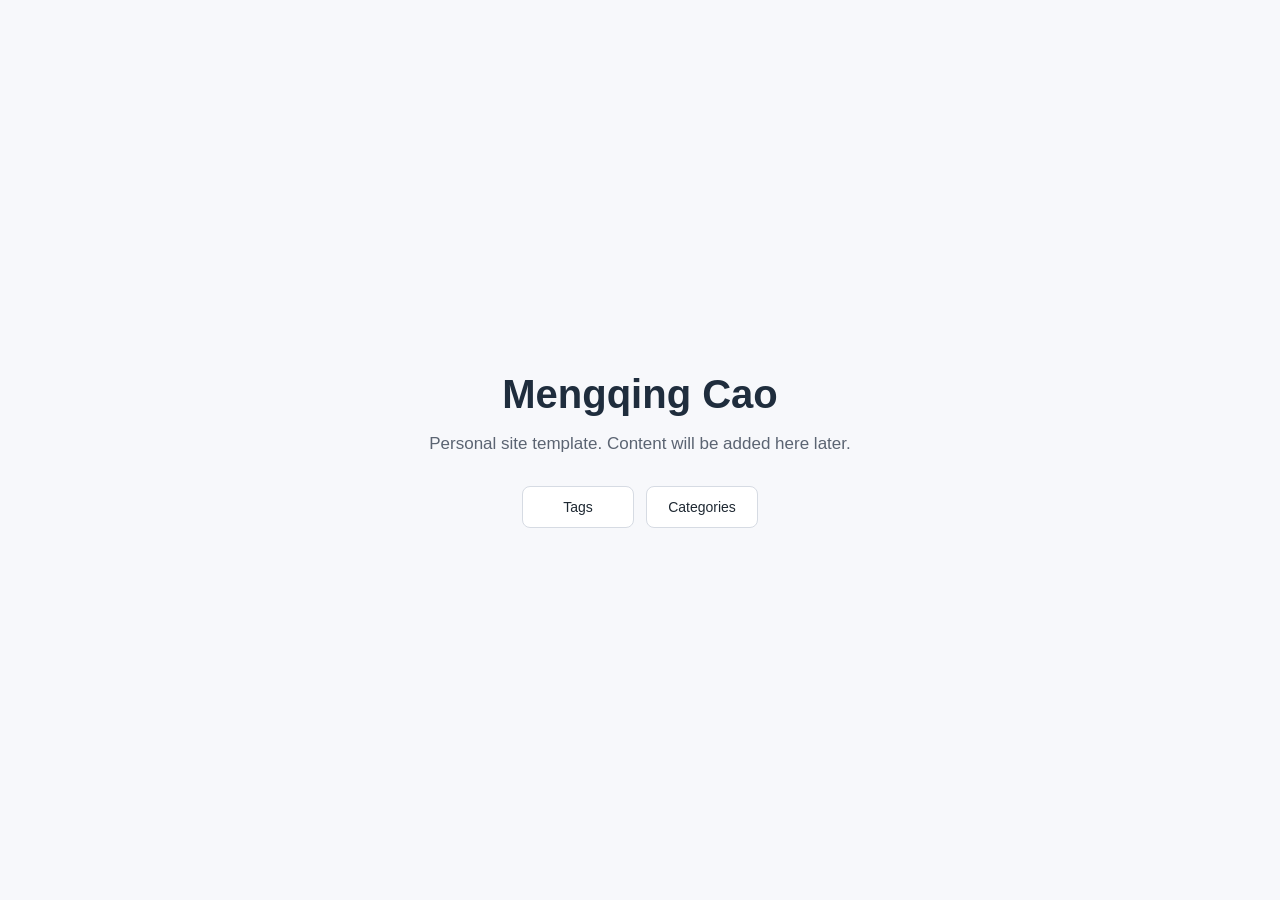
==== index.html @ 046a3356 "Add placeholder homepage" ====
<!DOCTYPE html>
<html lang="zh-CN">
<head>
  <meta charset="UTF-8">
  <meta name="viewport" content="width=device-width, initial-scale=1.0">
  <title>Mengqing Cao</title>
  <meta name="description" content="Mengqing Cao personal site">
  <link rel="shortcut icon" href="/img/favicon.ico">
  <link rel="stylesheet" href="/css/index.css">
  <style>
    body {
      min-height: 100vh;
      margin: 0;
      display: grid;
      place-items: center;
      background: #f7f8fb;
      color: #1f2933;
      font-family: -apple-system, BlinkMacSystemFont, "Segoe UI", sans-serif;
    }

    main {
      width: min(720px, calc(100% - 32px));
      padding: 48px 0;
      text-align: center;
    }

    h1 {
      margin: 0 0 14px;
      font-size: 40px;
      line-height: 1.1;
    }

    p {
      margin: 0 auto 28px;
      max-width: 520px;
      color: #5b6472;
      font-size: 17px;
      line-height: 1.7;
    }

    nav {
      display: flex;
      justify-content: center;
      gap: 12px;
      flex-wrap: wrap;
    }

    a {
      display: inline-flex;
      align-items: center;
      justify-content: center;
      min-width: 112px;
      min-height: 42px;
      padding: 0 18px;
      border: 1px solid #d6dbe3;
      border-radius: 8px;
      color: #1f2933;
      text-decoration: none;
      background: #fff;
    }

    a:hover {
      border-color: #8ea0b8;
    }
  </style>
</head>
<body>
  <main>
    <h1>Mengqing Cao</h1>
    <p>Personal site template. Content will be added here later.</p>
    <nav aria-label="Site navigation">
      <a href="/tags/">Tags</a>
      <a href="/categories/">Categories</a>
    </nav>
  </main>
</body>
</html>
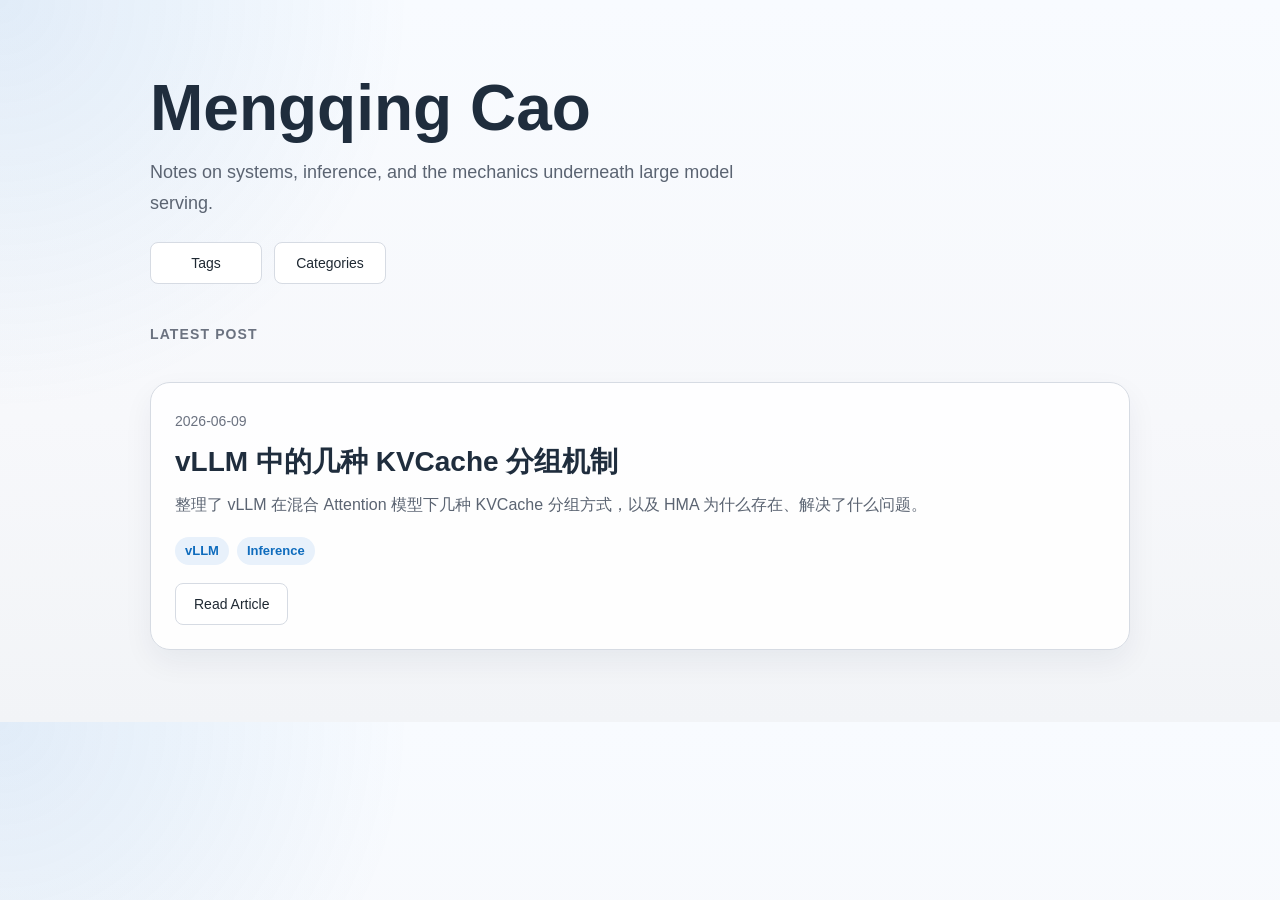
==== commit 8db862ed: "Add vLLM KVCache article page" ====
--- a/index.html
+++ b/index.html
@@ -9,43 +9,47 @@
   <link rel="stylesheet" href="/css/index.css">
   <style>
     body {
-      min-height: 100vh;
       margin: 0;
-      display: grid;
-      place-items: center;
-      background: #f7f8fb;
+      background:
+        radial-gradient(circle at top left, rgba(15, 108, 189, 0.1), transparent 28%),
+        linear-gradient(180deg, #f8fbff 0%, #f7f8fb 58%, #f2f4f7 100%);
       color: #1f2933;
       font-family: -apple-system, BlinkMacSystemFont, "Segoe UI", sans-serif;
     }
 
     main {
-      width: min(720px, calc(100% - 32px));
-      padding: 48px 0;
-      text-align: center;
+      width: min(980px, calc(100% - 32px));
+      margin: 0 auto;
+      padding: 48px 0 72px;
+    }
+
+    .hero {
+      padding: 28px 0 36px;
     }
 
     h1 {
-      margin: 0 0 14px;
-      font-size: 40px;
-      line-height: 1.1;
+      margin: 0 0 16px;
+      font-size: clamp(38px, 5vw, 64px);
+      line-height: 1.02;
     }
 
-    p {
-      margin: 0 auto 28px;
-      max-width: 520px;
+    .hero p {
+      margin: 0;
+      max-width: 620px;
       color: #5b6472;
-      font-size: 17px;
+      font-size: 18px;
       line-height: 1.7;
     }
 
     nav {
       display: flex;
-      justify-content: center;
       gap: 12px;
       flex-wrap: wrap;
+      margin-top: 24px;
     }
 
-    a {
+    nav a,
+    .post-card a.read-more {
       display: inline-flex;
       align-items: center;
       justify-content: center;
@@ -59,19 +63,118 @@
       background: #fff;
     }
 
-    a:hover {
+    nav a:hover,
+    .post-card a.read-more:hover {
       border-color: #8ea0b8;
+    }
+
+    .posts {
+      display: grid;
+      gap: 18px;
+    }
+
+    .section-title {
+      margin: 0 0 16px;
+      font-size: 14px;
+      letter-spacing: 0.08em;
+      text-transform: uppercase;
+      color: #6b7280;
+    }
+
+    .post-card {
+      padding: 24px;
+      border: 1px solid #d6dbe3;
+      border-radius: 20px;
+      background: rgba(255, 255, 255, 0.9);
+      box-shadow: 0 12px 30px rgba(18, 38, 63, 0.06);
+    }
+
+    .post-card .meta {
+      margin-bottom: 10px;
+      color: #6b7280;
+      font-size: 14px;
+    }
+
+    .post-card h2 {
+      margin: 0 0 12px;
+      font-size: 28px;
+      line-height: 1.2;
+    }
+
+    .post-card h2 a {
+      color: inherit;
+      text-decoration: none;
+    }
+
+    .post-card p {
+      margin: 0 0 18px;
+      color: #5b6472;
+      font-size: 16px;
+      line-height: 1.75;
+    }
+
+    .post-card .tags {
+      display: flex;
+      gap: 8px;
+      flex-wrap: wrap;
+      margin-bottom: 18px;
+    }
+
+    .post-card .tags span {
+      display: inline-flex;
+      align-items: center;
+      min-height: 28px;
+      padding: 0 10px;
+      border-radius: 999px;
+      background: #e8f1fb;
+      color: #0f6cbd;
+      font-size: 13px;
+      font-weight: 600;
+    }
+
+    @media (max-width: 720px) {
+      main {
+        width: min(100%, calc(100% - 20px));
+      }
+
+      .post-card {
+        padding: 18px;
+      }
+
+      .post-card h2 {
+        font-size: 24px;
+      }
+
+      h1 {
+        font-size: 40px;
+      }
     }
   </style>
 </head>
 <body>
   <main>
-    <h1>Mengqing Cao</h1>
-    <p>Personal site template. Content will be added here later.</p>
-    <nav aria-label="Site navigation">
-      <a href="/tags/">Tags</a>
-      <a href="/categories/">Categories</a>
-    </nav>
+    <section class="hero">
+      <h1>Mengqing Cao</h1>
+      <p>Notes on systems, inference, and the mechanics underneath large model serving.</p>
+      <nav aria-label="Site navigation">
+        <a href="/tags/">Tags</a>
+        <a href="/categories/">Categories</a>
+      </nav>
+    </section>
+
+    <section class="posts" aria-labelledby="latest-posts">
+      <h2 class="section-title" id="latest-posts">Latest Post</h2>
+      <article class="post-card">
+        <div class="meta">2026-06-09</div>
+        <h2><a href="/posts/vllm-kvcache-grouping/">vLLM 中的几种 KVCache 分组机制</a></h2>
+        <p>整理了 vLLM 在混合 Attention 模型下几种 KVCache 分组方式，以及 HMA 为什么存在、解决了什么问题。</p>
+        <div class="tags">
+          <span>vLLM</span>
+          <span>Inference</span>
+        </div>
+        <a class="read-more" href="/posts/vllm-kvcache-grouping/">Read Article</a>
+      </article>
+    </section>
   </main>
 </body>
 </html>
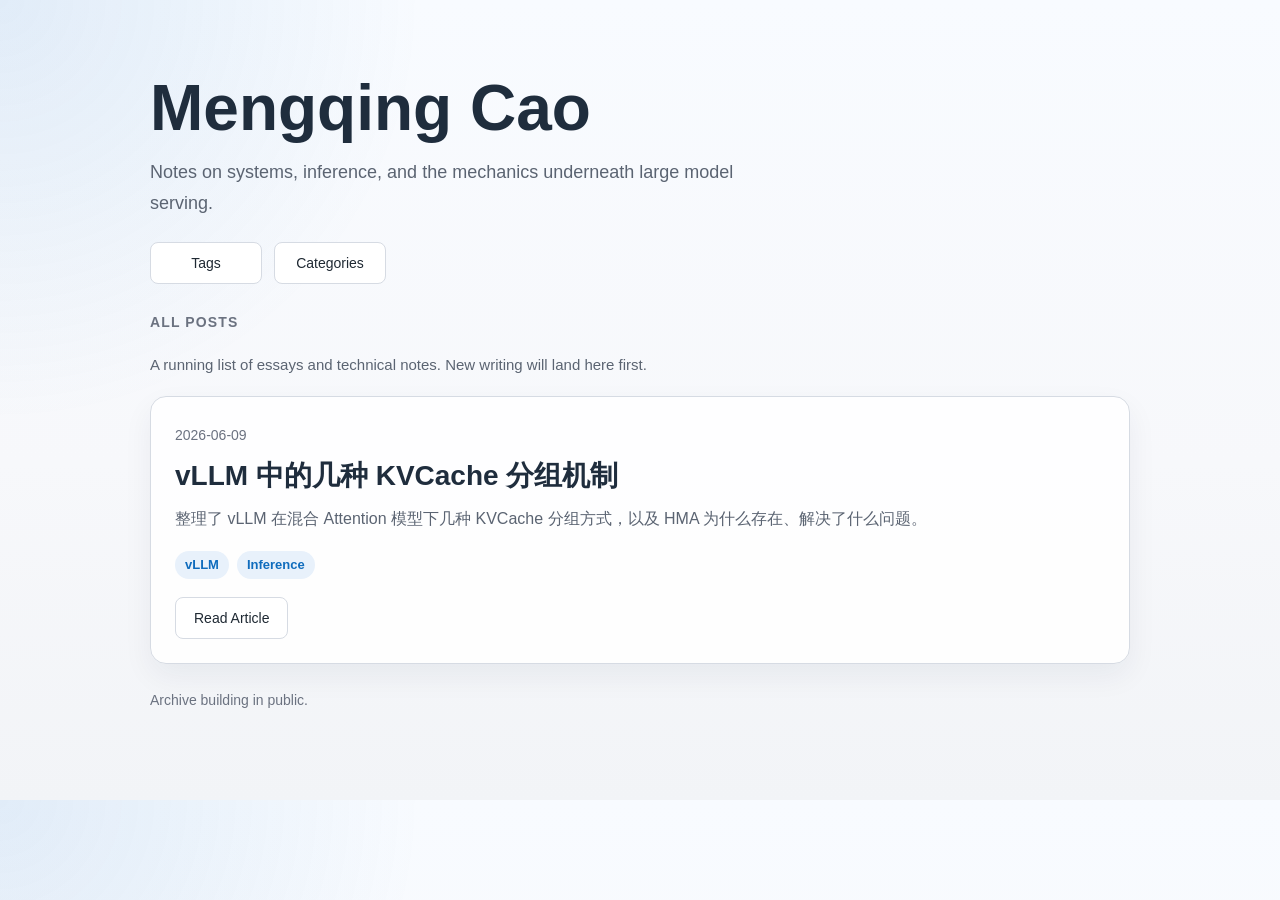
==== commit 6ecd7fd2: "Turn homepage into post list" ====
--- a/index.html
+++ b/index.html
@@ -4,7 +4,7 @@
   <meta charset="UTF-8">
   <meta name="viewport" content="width=device-width, initial-scale=1.0">
   <title>Mengqing Cao</title>
-  <meta name="description" content="Mengqing Cao personal site">
+  <meta name="description" content="Mengqing Cao's blog on systems, inference, and large model serving.">
   <link rel="shortcut icon" href="/img/favicon.ico">
   <link rel="stylesheet" href="/css/index.css">
   <style>
@@ -24,7 +24,7 @@
     }
 
     .hero {
-      padding: 28px 0 36px;
+      padding: 28px 0 24px;
     }
 
     h1 {
@@ -68,6 +68,22 @@
       border-color: #8ea0b8;
     }
 
+    .posts-header {
+      display: flex;
+      justify-content: space-between;
+      align-items: flex-end;
+      gap: 16px;
+      margin-bottom: 18px;
+    }
+
+    .posts-header p {
+      margin: 0;
+      max-width: 560px;
+      color: #5b6472;
+      font-size: 15px;
+      line-height: 1.7;
+    }
+
     .posts {
       display: grid;
       gap: 18px;
@@ -84,7 +100,7 @@
     .post-card {
       padding: 24px;
       border: 1px solid #d6dbe3;
-      border-radius: 20px;
+      border-radius: 16px;
       background: rgba(255, 255, 255, 0.9);
       box-shadow: 0 12px 30px rgba(18, 38, 63, 0.06);
     }
@@ -132,6 +148,20 @@
       font-weight: 600;
     }
 
+    .post-card .row {
+      display: flex;
+      justify-content: space-between;
+      align-items: center;
+      gap: 16px;
+      flex-wrap: wrap;
+    }
+
+    .archive-note {
+      margin-top: 22px;
+      color: #6b7280;
+      font-size: 14px;
+    }
+
     @media (max-width: 720px) {
       main {
         width: min(100%, calc(100% - 20px));
@@ -147,6 +177,11 @@
 
       h1 {
         font-size: 40px;
+      }
+
+      .posts-header {
+        align-items: flex-start;
+        flex-direction: column;
       }
     }
   </style>
@@ -162,8 +197,15 @@
       </nav>
     </section>
 
-    <section class="posts" aria-labelledby="latest-posts">
-      <h2 class="section-title" id="latest-posts">Latest Post</h2>
+    <section aria-labelledby="all-posts">
+      <div class="posts-header">
+        <div>
+          <h2 class="section-title" id="all-posts">All Posts</h2>
+          <p>A running list of essays and technical notes. New writing will land here first.</p>
+        </div>
+      </div>
+
+      <div class="posts">
       <article class="post-card">
         <div class="meta">2026-06-09</div>
         <h2><a href="/posts/vllm-kvcache-grouping/">vLLM 中的几种 KVCache 分组机制</a></h2>
@@ -172,8 +214,13 @@
           <span>vLLM</span>
           <span>Inference</span>
         </div>
-        <a class="read-more" href="/posts/vllm-kvcache-grouping/">Read Article</a>
+        <div class="row">
+          <a class="read-more" href="/posts/vllm-kvcache-grouping/">Read Article</a>
+        </div>
       </article>
+      </div>
+
+      <p class="archive-note">Archive building in public.</p>
     </section>
   </main>
 </body>
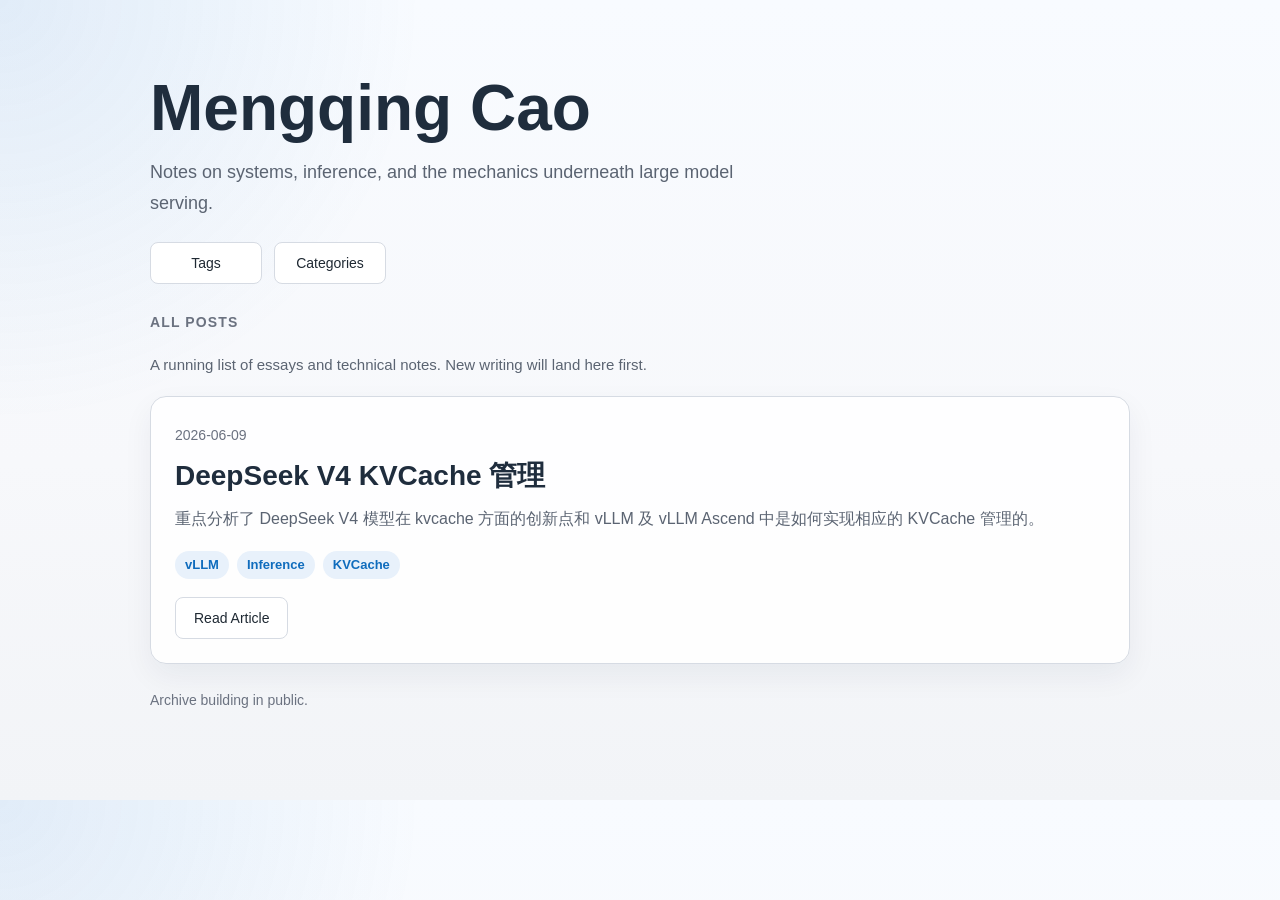
==== commit 6ade70a9: "Add DeepSeek V4 KVCache article" ====
--- a/index.html
+++ b/index.html
@@ -206,16 +206,13 @@
       </div>
 
       <div class="posts">
-      <article class="post-card">
+        <article class="post-card">
         <div class="meta">2026-06-09</div>
-        <h2><a href="/posts/vllm-kvcache-grouping/">vLLM 中的几种 KVCache 分组机制</a></h2>
-        <p>整理了 vLLM 在混合 Attention 模型下几种 KVCache 分组方式，以及 HMA 为什么存在、解决了什么问题。</p>
-        <div class="tags">
-          <span>vLLM</span>
-          <span>Inference</span>
-        </div>
+        <h2><a href="/posts/deepseek-v4-kvcache-management/">DeepSeek V4 KVCache 管理</a></h2>
+        <p>重点分析了 DeepSeek V4 模型在 kvcache 方面的创新点和 vLLM 及 vLLM Ascend 中是如何实现相应的 KVCache 管理的。</p>
+        <div class="tags"><span>vLLM</span><span>Inference</span><span>KVCache</span></div>
         <div class="row">
-          <a class="read-more" href="/posts/vllm-kvcache-grouping/">Read Article</a>
+          <a class="read-more" href="/posts/deepseek-v4-kvcache-management/">Read Article</a>
         </div>
       </article>
       </div>
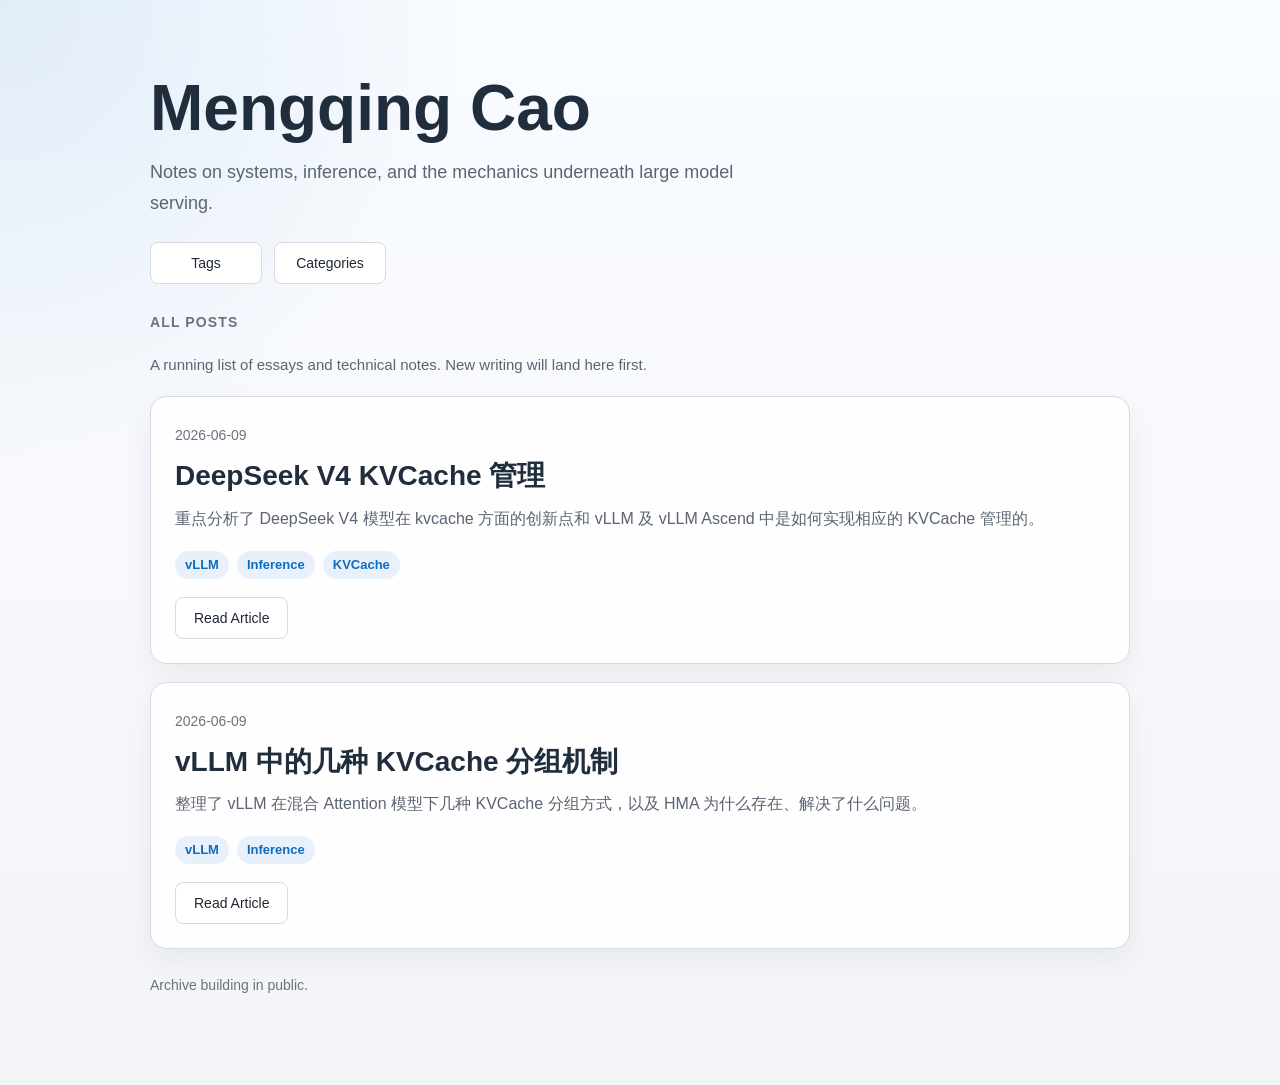
==== commit c6730355: "Fix site indexes for all posts" ====
--- a/index.html
+++ b/index.html
@@ -215,6 +215,15 @@
           <a class="read-more" href="/posts/deepseek-v4-kvcache-management/">Read Article</a>
         </div>
       </article>
+        <article class="post-card">
+        <div class="meta">2026-06-09</div>
+        <h2><a href="/posts/vllm-kvcache-grouping/">vLLM 中的几种 KVCache 分组机制</a></h2>
+        <p>整理了 vLLM 在混合 Attention 模型下几种 KVCache 分组方式，以及 HMA 为什么存在、解决了什么问题。</p>
+        <div class="tags"><span>vLLM</span><span>Inference</span></div>
+        <div class="row">
+          <a class="read-more" href="/posts/vllm-kvcache-grouping/">Read Article</a>
+        </div>
+      </article>
       </div>
 
       <p class="archive-note">Archive building in public.</p>
